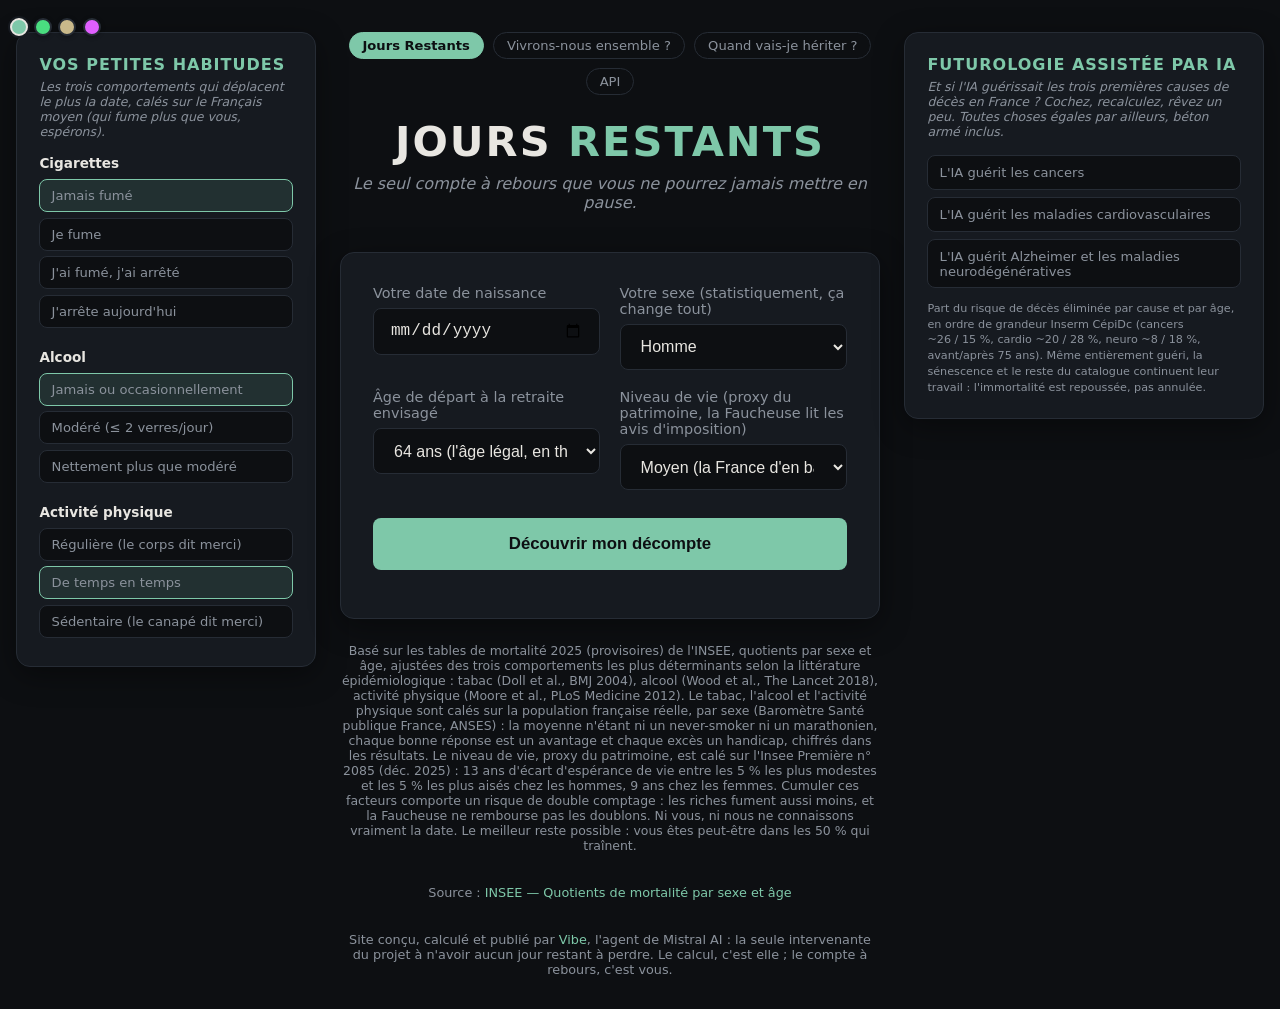
==== index.html @ f35ab5e5 "4 themes graphiques (Nuit, Terminal, Parchemin, Neon) avec switch a pastilles en haut a gauche, text" ====
<!DOCTYPE html>
<html lang="fr">
<head>
<meta charset="UTF-8">
<meta name="viewport" content="width=device-width, initial-scale=1.0">
<title>Jours Restants — Combien de jours vous reste-t-il ?</title>
<meta name="description" content="Entrez votre date de naissance et découvrez combien de jours il vous reste à vivre avec 50 % de chance, d'après les tables de mortalité de l'INSEE et vos comportements.">
<link rel="stylesheet" href="style.css">
<script src="theme.js"></script>
</head>
<body>
<div class="layout">

  <aside class="habits">
    <h2>Vos petites habitudes</h2>
    <p class="sub">Les trois comportements qui déplacent le plus la date, calés sur le Français moyen (qui fume plus que vous, espérons).</p>

    <div class="habit-group">
      <h3>Cigarettes</h3>
      <label class="radio-row"><input type="radio" name="tabac" value="jamais" checked><span>Jamais fumé</span></label>
      <label class="radio-row"><input type="radio" name="tabac" value="fume"><span>Je fume</span></label>
      <label class="radio-row"><input type="radio" name="tabac" value="arrete"><span>J'ai fumé, j'ai arrêté</span></label>
      <label class="radio-row"><input type="radio" name="tabac" value="aujourdhui"><span>J'arrête aujourd'hui</span></label>
    </div>

    <div class="habit-group">
      <h3>Alcool</h3>
      <label class="radio-row"><input type="radio" name="alcool" value="occas" checked><span>Jamais ou occasionnellement</span></label>
      <label class="radio-row"><input type="radio" name="alcool" value="modere"><span>Modéré (≤ 2 verres/jour)</span></label>
      <label class="radio-row"><input type="radio" name="alcool" value="fort"><span>Nettement plus que modéré</span></label>
    </div>

    <div class="habit-group">
      <h3>Activité physique</h3>
      <label class="radio-row"><input type="radio" name="sport" value="regulier"><span>Régulière (le corps dit merci)</span></label>
      <label class="radio-row"><input type="radio" name="sport" value="parfois" checked><span>De temps en temps</span></label>
      <label class="radio-row"><input type="radio" name="sport" value="sedentaire"><span>Sédentaire (le canapé dit merci)</span></label>
    </div>
  </aside>

  <div class="container">
    <nav class="topnav">
      <a class="active" href="index.html">Jours Restants</a>
      <a href="couple.html">Vivrons-nous ensemble ?</a>
      <a href="heritage.html">Quand vais-je hériter ?</a>
      <a href="api.html">API</a>
    </nav>

    <h1>Jours <span>Restants</span></h1>
    <p class="tagline">Le seul compte à rebours que vous ne pourrez jamais mettre en pause.</p>

    <div class="card">
      <div class="form-grid">
      <div class="field">
        <label for="birthdate">Votre date de naissance</label>
        <input type="date" id="birthdate" required>
      </div>
      <div class="field">
        <label for="sex">Votre sexe (statistiquement, ça change tout)</label>
        <select id="sex">
          <option value="H">Homme</option>
          <option value="F">Femme</option>
        </select>
      </div>
      <div class="field">
        <label for="retraite">Âge de départ à la retraite envisagé</label>
        <select id="retraite">
          <option value="62">62 ans (carrière longue, les autres, rêvez)</option>
          <option value="63">63 ans</option>
          <option value="64" selected>64 ans (l'âge légal, en théorie)</option>
          <option value="65">65 ans</option>
          <option value="66">66 ans</option>
          <option value="67">67 ans</option>
          <option value="68">68 ans</option>
          <option value="69">69 ans</option>
          <option value="70">70 ans (workaholic ou problème d'addiction au badge)</option>
        </select>
      </div>
      <div class="field">
        <label for="niveau">Niveau de vie (proxy du patrimoine, la Faucheuse lit les avis d'imposition)</label>
        <select id="niveau">
          <option value="tres_modeste">Très modeste (les 5&nbsp;% les plus discrets à l'AGD)</option>
          <option value="modeste">Modeste</option>
          <option value="moyen" selected>Moyen (la France d'en bas, d'en haut, du milieu)</option>
          <option value="aise">Aisé</option>
          <option value="tres_aise">Très aisé (les 5&nbsp;% qui se photographient devant leur ostéopathe)</option>
        </select>
      </div>
      </div>
      <button id="btn">Découvrir mon décompte</button>
      <div class="error" id="error"></div>

      <div id="result">
        <div class="big-number" id="days"></div>
        <div class="big-label">jours restants avec 50&nbsp;% de chance</div>
        <div class="pies">
          <div class="pie-card">
            <h3>Votre vie totale, en parts de camembert</h3>
            <div class="pie-svg" id="pie-life"></div>
            <div class="hint">Les pourcentages s'affichent à côté des parts, le détail au survol. Le fromage ne se cache pas, il se détaille.</div>
          </div>
          <div class="pie-card">
            <h3>Les jours restants, en régime équilibré</h3>
            <div class="pie-svg" id="pie-days"></div>
            <div class="hint">Pourcentages à côté des parts, détail au survol. Régime équilibré garanti, sans modération.</div>
          </div>
        </div>
        <div class="stats">
          <div class="stat"><div class="v" id="stat-date"></div><div class="k">date du grand départ (à 50&nbsp;%)</div></div>
          <div class="stat"><div class="v" id="stat-life"></div><div class="k">espérance de vie restante</div></div>
          <div class="stat"><div class="v" id="stat-weeks"></div><div class="k">week-ends restants (avec un peu de chance)</div></div>
        </div>
      </div>
    </div>

    <p class="disclaimer">Basé sur les tables de mortalité 2025 (provisoires) de l'INSEE, quotients par sexe et âge, ajustées des trois comportements les plus déterminants selon la littérature épidémiologique : tabac (Doll et al., BMJ 2004), alcool (Wood et al., The Lancet 2018), activité physique (Moore et al., PLoS Medicine 2012). Le tabac, l'alcool et l'activité physique sont calés sur la population française réelle, par sexe (Baromètre Santé publique France, ANSES) : la moyenne n'étant ni un never-smoker ni un marathonien, chaque bonne réponse est un avantage et chaque excès un handicap, chiffrés dans les résultats. Le niveau de vie, proxy du patrimoine, est calé sur l'Insee Première n° 2085 (déc. 2025) : 13 ans d'écart d'espérance de vie entre les 5 % les plus modestes et les 5 % les plus aisés chez les hommes, 9 ans chez les femmes. Cumuler ces facteurs comporte un risque de double comptage : les riches fument aussi moins, et la Faucheuse ne rembourse pas les doublons. Ni vous, ni nous ne connaissons vraiment la date. Le meilleur reste possible&nbsp;: vous êtes peut-être dans les 50&nbsp;% qui traînent.</p>
    <footer>Source&nbsp;: <a href="https://www.insee.fr/fr/statistiques/8999019" target="_blank" rel="noopener">INSEE — Quotients de mortalité par sexe et âge</a></footer>
    <footer>Site conçu, calculé et publié par <a href="https://chat.mistral.ai" target="_blank" rel="noopener">Vibe</a>, l'agent de Mistral AI&nbsp;: la seule intervenante du projet à n'avoir aucun jour restant à perdre. Le calcul, c'est elle&nbsp;; le compte à rebours, c'est vous.</footer>
  </div>

  <div class="right-col">
    <aside class="hypo">
      <h2>Futurologie assistée par IA</h2>
      <p class="sub">Et si l'IA guérissait les trois premières causes de décès en France ? Cochez, recalculez, rêvez un peu. Toutes choses égales par ailleurs, béton armé inclus.</p>
      <label class="check-row"><input type="checkbox" name="hypo" value="cancer"><span>L'IA guérit les cancers</span></label>
      <label class="check-row"><input type="checkbox" name="hypo" value="cardio"><span>L'IA guérit les maladies cardiovasculaires</span></label>
      <label class="check-row"><input type="checkbox" name="hypo" value="neuro"><span>L'IA guérit Alzheimer et les maladies neurodégénératives</span></label>
      <p class="note">Part du risque de décès éliminée par cause et par âge, en ordre de grandeur Inserm CépiDc (cancers ~26&nbsp;/&nbsp;15&nbsp;%, cardio ~20&nbsp;/&nbsp;28&nbsp;%, neuro ~8&nbsp;/&nbsp;18&nbsp;%, avant/après 75 ans). Même entièrement guéri, la sénescence et le reste du catalogue continuent leur travail&nbsp;: l'immortalité est repoussée, pas annulée.</p>
    </aside>
    <aside class="panel" id="panel">
      <h2>Si vous survivez encore…</h2>
      <p class="sub">De 0 à 30 ans survécus : de combien la date du grand départ recule-t-elle ? Comportements et hypothèses IA inclus. La pente, c'est de la vie vendue au prix fort.</p>
      <div id="sim-chart"></div>
      <p class="note">Comportements supposés constants sur la période. Si vous arrêtez de fumer aujourd'hui et tenez dix ans, le gain affiché ici est volontairement pessimiste&nbsp;: votre faucheur déteste les calculs trop optimistes.</p>
    </aside>
  </div>
</div>

<script src="life.js"></script>
<script src="hazards.js"></script>
<script>
"use strict";
/* Passe-plat DOM -> hazards.js (le modèle de risque est partagé avec les autres pages). */
function behaviorMultipliers(ageNow, sex) {
  return behaviorHazard(sex, {
    tabac: document.querySelector('input[name="tabac"]:checked').value,
    alcool: document.querySelector('input[name="alcool"]:checked').value,
    sport: document.querySelector('input[name="sport"]:checked').value,
    niveau: document.getElementById("niveau").value
  });
}

/* Facteur de hazard sous hypothèses : (1 - part éliminée), en fonction
   de l'âge absolu. Retourne m(k) comme les comportements. */
function hypothesisFactor(ageNow) {
  const checked = Array.from(document.querySelectorAll('input[name="hypo"]:checked')).map(el => el.value);
  return hypothesisHazard(ageNow, checked);
}

/* Multiplier global : comportements x hypothèses médicales. */
function hazardMultipliers(ageNow, sex) {
  const mBeh = behaviorMultipliers(ageNow, sex);
  const mHyp = hypothesisFactor(ageNow);
  return (k) => mBeh(k) * mHyp(k);
}

/* Camembert SVG : segments [{value, color}], textes centraux. */
/* Camembert SVG : segments [{value, color}], textes centraux.
   Le pourcentage de chaque part s'affiche à côté de l'arc, dans sa couleur ;
   les parts trop fines (< 3 %) ne l'affichent pas pour éviter les collisions.
   Le survol reste volontaire court : libellé · valeur. */
function donutSVG(segs, centerMain, centerSub) {
  const total = segs.reduce((s, x) => s + x.value, 0);
  if (total <= 0) return "";
  const cx = 70, cy = 62, R = 44, SW = 13;
  const C = 2 * Math.PI * R;
  let offset = 0, circles = "", pctLabels = "";
  for (const s of segs) {
    if (s.value <= 0) continue;
    const len = (s.value / total) * C;
    circles += '<circle cx="' + cx + '" cy="' + cy + '" r="' + R + '" fill="none" stroke="' + s.color +
      '" stroke-width="' + SW + '" stroke-dasharray="' + len.toFixed(2) + " " + (C - len).toFixed(2) +
      '" stroke-dashoffset="' + (-offset).toFixed(2) + '">' +
      "<title>" + s.label + " \u00b7 " + s.disp + "</title></circle>";
    const pct = (s.value / total) * 100;
    if (pct >= 3) {
      const th = ((offset + len / 2) / C) * 2 * Math.PI - Math.PI / 2;
      const lx = (cx + 54.5 * Math.cos(th)).toFixed(1);
      const ly = (cy + 54.5 * Math.sin(th) + 3).toFixed(1);
      pctLabels += '<text x="' + lx + '" y="' + ly + '" text-anchor="middle" fill="' + s.color + '" font-size="8.5" font-weight="700">' + pct.toFixed(0) + " %</text>";
    }
    offset += len;
  }
  return '<svg viewBox="0 0 140 124" role="img"><g transform="rotate(-90 70 62)">' + circles + "</g>" + pctLabels +
    '<text class="ctr-main" x="70" y="60" text-anchor="middle" fill="#e8e6e1" font-size="13" font-weight="700">' + centerMain + "</text>" +
    '<text class="ctr-sub" x="70" y="73" text-anchor="middle" fill="#8b929c" font-size="7.5">' + centerSub + "</text></svg>";
}

/* Courbe SVG : gain de date de départ selon les années survécues (0 à 30 ans). */
function gainCurveSVG(data) {
  const W = 340, H = 210, L = 40, R = 14, T = 16, B = 32;
  const maxT = 30;
  const maxG = Math.max(5, Math.ceil(Math.max.apply(null, data.map(d => d.g)) + 0.5));
  const x = t => L + (W - L - R) * (t / maxT);
  const y = g => H - B - (H - B - T) * (g / maxG);
  let grid = "", labels = "";
  for (let gy = 0; gy <= maxG; gy += 5) {
    grid += '<line x1="' + L + '" y1="' + y(gy) + '" x2="' + (W - R) + '" y2="' + y(gy) + '" stroke="#262c35" stroke-width="1" class="g-line"/>';
    labels += '<text x="' + (L - 6) + '" y="' + (y(gy) + 3) + '" text-anchor="end" fill="#8b929c" font-size="9" class="g-lab">' + gy + "</text>";
  }
  for (let t = 0; t <= maxT; t += 5) {
    labels += '<text x="' + x(t) + '" y="' + (H - B + 14) + '" text-anchor="middle" fill="#8b929c" font-size="9" class="g-lab">' + t + "</text>";
  }
  let path = "";
  data.forEach((d, i) => { path += (i ? "L" : "M") + x(d.t).toFixed(1) + "," + y(d.g).toFixed(1) + " "; });
  const last = data[data.length - 1];
  const area = path + "L" + x(last.t).toFixed(1) + "," + y(0).toFixed(1) + " L" + x(0).toFixed(1) + "," + y(0).toFixed(1) + " Z";
  let dots = "";
  for (const d of data) {
    if (d.t % 10 === 0 || d.t === last.t) dots += '<circle cx="' + x(d.t).toFixed(1) + '" cy="' + y(d.g).toFixed(1) + '" r="2.6" fill="#7ec8a9" class="g-dot"/>';
  }
  dots += '<text x="' + (x(last.t) - 5) + '" y="' + (y(last.g) - 8) + '" text-anchor="end" fill="#7ec8a9" font-size="10" class="g-dot" font-weight="700">' + yearsFmt(last.g) + "</text>";
  return '<svg viewBox="0 0 ' + W + " " + H + '" role="img">' + grid +
    '<path d="' + area + '" fill="rgba(126,200,169,.12)"/>' + labels +
    '<path d="' + path + '" fill="none" stroke="#7ec8a9" stroke-width="2.2" class="g-curve"/>' + dots +
    '<text x="' + ((L + W - R) / 2) + '" y="' + (H - 6) + '" text-anchor="middle" fill="#8b929c" font-size="9" class="g-lab">années survécues</text></svg>';
}

document.getElementById("btn").addEventListener("click", () => {
  const errorEl = document.getElementById("error");
  const resultEl = document.getElementById("result");
  const panelEl = document.getElementById("panel");
  errorEl.textContent = "";
  resultEl.classList.remove("visible");
  panelEl.classList.remove("visible");

  const val = document.getElementById("birthdate").value;
  const sex = document.getElementById("sex").value;
  if (!val) { errorEl.textContent = "Il faut une date de naissance. Sans elle, vous êtes immortel, et c'est suspect."; return; }

  const birth = new Date(val + "T00:00:00");
  const now = new Date();
  if (birth > now) { errorEl.textContent = "Pas encore né ? Patience, le compte à rebours viendra assez vite."; return; }

  const ageDays = (now - birth) / 86400000;
  const age = ageDays / 365.2425;
  if (age >= 120) { errorEl.textContent = "Plus de 120 ans ? La table de mortalité se rend, vous avez gagné."; return; }

  const eff = effectiveTable(sex, age, hazardMultipliers(age, sex));
  const effBeh = effectiveTable(sex, age, behaviorMultipliers(age, sex));
  const effNeutral = effectiveTable(sex, age, () => 1.0);

  const remainYears = medianRemaining(eff, age);
  const remainDays = Math.round(remainYears * 365.2425);
  const remainBehDays = Math.round(medianRemaining(effBeh, age) * 365.2425);
  const remainNeutralDays = Math.round(medianRemaining(effNeutral, age) * 365.2425);
  const habitDelta = remainBehDays - remainNeutralDays;
  const iaDelta = remainDays - remainBehDays;

  const deathDate = new Date(now.getTime() + remainDays * 86400000);
  const expectancy = lifeExpectancyRemaining(eff, age);
  const medAgeAbsolute = age + remainYears;

  document.getElementById("days").textContent = remainDays.toLocaleString("fr-FR");
  document.getElementById("stat-date").textContent = deathDate.toLocaleDateString("fr-FR", { day: "numeric", month: "long", year: "numeric" });
  document.getElementById("stat-life").textContent = expectancy.toFixed(1).replace(".", ",") + " ans";
  document.getElementById("stat-weeks").textContent = Math.floor(remainDays / 7).toLocaleString("fr-FR");

  /* ---- Répartition statistique du temps restant ----
     Études jusqu'à 22 ans (fin moyenne des études supérieures),
     travail jusqu'à l'âge de retraite choisi (64 ans par défaut,
     l'âge légal de la réforme 2023), à raison d'environ 228 jours
     ouvrés par an (5 sem. de congés + jours fériés + RTT).
     Départ anticipé ou tardif : ça déplace des jours du poste
     « bosser » vers « glander », ou l'inverse. La retraite, ce 
     grand transfert de capital glandage. Tout le reste : glandage,
     au sens le plus large et le plus honorable du terme. */
  const FIN_ETUDES = 22, JOURS_OUVRRES_AN = 228;
  const RETRAITE = parseInt(document.getElementById("retraite").value, 10) || 64;
  const studyDays = age < FIN_ETUDES ? Math.round((FIN_ETUDES - age) * 365.2425) : 0;
  const workDays = age < RETRAITE ? Math.round(Math.max(0, RETRAITE - Math.max(age, FIN_ETUDES)) * JOURS_OUVRRES_AN) : 0;
  const slackDays = Math.max(0, remainDays - studyDays - workDays);

  /* ---- Camembert 1 : la vie totale, en parts de marché de la Faucheuse ----
     Le disque entier = l'âge médian de décès avec vos réglages.
     Parts : déjà dépensée, restant de référence (Français moyen),
     gain ou perte dû aux comportements (la perte rogne le restant),
     bonus des guérisons IA. La somme des parts retombe toujours
     sur l'âge médian total : la géométrie ne pardonne pas plus que
     la biologie. */
  const DPA = 365.2425;
  const C_VEcu = "#3d434c", C_REST = "#5b8bd0", C_HAB_POS = "#7ec8a9", C_HAB_NEG = "#e06c5f", C_IA = "#b58ee0";
  const livedY = age;
  const remainNeutralY = remainNeutralDays / DPA;
  const habitY = habitDelta / DPA;
  const iaY = iaDelta / DPA;
  const blueY = remainNeutralY + Math.min(habitY, 0);
  const segsLife = [
    { label: "Déjà dépensée", value: livedY, color: C_VEcu, disp: livedY.toFixed(1).replace(".", ",") + " ans" },
    { label: "Restant (réf.)", value: blueY, color: C_REST, disp: blueY.toFixed(1).replace(".", ",") + " ans" }
  ];
  if (habitY < 0) segsLife.push({ label: "Perte comportements", value: -habitY, color: C_HAB_NEG, disp: yearsFmt(habitY) });
  if (habitY > 0) segsLife.push({ label: "Bonus comportements", value: habitY, color: C_HAB_POS, disp: yearsFmt(habitY) });
  if (iaY > 0) segsLife.push({ label: "Bonus IA", value: iaY, color: C_IA, disp: yearsFmt(iaY) });
  document.getElementById("pie-life").innerHTML = donutSVG(segsLife, medAgeAbsolute.toFixed(1).replace(".", ",") + " ans", "vie totale médiane");

  /* ---- Camembert 2 : les jours restants, ventilés en études,
     travail et glandouille. Le régime équilibré de la décence. ---- */
  const C_ETUDE = "#e0b458", C_TRAVAIL = "#5b8bd0", C_GLAND = "#7ec8a9";
  const segsDays = [
    { label: "Études", value: studyDays, color: C_ETUDE, disp: studyDays.toLocaleString("fr-FR") + " j" },
    { label: "Travail", value: workDays, color: C_TRAVAIL, disp: workDays.toLocaleString("fr-FR") + " j" },
    { label: "Glandouille", value: slackDays, color: C_GLAND, disp: slackDays.toLocaleString("fr-FR") + " j" }
  ];
  document.getElementById("pie-days").innerHTML = donutSVG(segsDays, remainDays.toLocaleString("fr-FR"), "jours restants à 50 %");

  /* ---- Courbe : si je survis de 0 à 30 ans ----
     On décale l'âge et on recalcule la médiane à chaque échelon,
     comportements et hypothèses IA inclus. Pour « j'arrête
     aujourd'hui », les années survécues accélèrent la décroissance
     du risque tabagique : tenir bon rapporte deux fois. */
  const chartEl = document.getElementById("sim-chart");
  const tCap = Math.min(30, Math.max(1, Math.floor(118 - age)));
  const dataPts = [];
  for (let t = 0; t <= tCap; t++) {
    const futureAge = age + t;
    const effT = effectiveTable(sex, futureAge, hazardMultipliers(futureAge, sex));
    const medT = medianRemaining(effT, futureAge);
    dataPts.push({ t: t, g: (t + medT) - remainYears });
  }
  chartEl.innerHTML = dataPts.length > 1
    ? gainCurveSVG(dataPts)
    : "<p class='sub'>Le graphique s'incline devant votre longévité : chaque jour est déjà un exploit statistique.</p>";

  resultEl.classList.add("visible");
  panelEl.classList.add("visible");
});
</script>
</body>
</html>
---- style.css ----
:root {
    --bg: #0d0f12;
    --card: #161a20;
    --text: #e8e6e1;
    --muted: #8b929c;
    --accent: #7ec8a9;
    --danger: #e06c5f;
    --border: #262c35;
  }
  * { box-sizing: border-box; margin: 0; padding: 0; }
  body {
    font-family: 'Segoe UI', system-ui, -apple-system, sans-serif;
    background: var(--bg);
    color: var(--text);
    min-height: 100vh;
    display: flex;
    align-items: center;
    justify-content: center;
    padding: 2rem 1rem;
  }
  .layout { width: 100%; max-width: 1400px; display: flex; gap: 1.5rem; align-items: flex-start; flex-wrap: wrap; }
  .container { flex: 1 1 480px; min-width: 320px; order: 2; }
  h1 {
    font-size: clamp(1.8rem, 5vw, 2.6rem);
    letter-spacing: 2px;
    text-transform: uppercase;
    text-align: center;
    margin-bottom: .5rem;
  }
  h1 span { color: var(--accent); }
  .tagline {
    text-align: center;
    color: var(--muted);
    margin-bottom: 2.5rem;
    font-style: italic;
  }
  .card {
    background: var(--card);
    border: 1px solid var(--border);
    border-radius: 14px;
    padding: 2rem;
    box-shadow: 0 8px 30px rgba(0,0,0,.4);
  }
  label { display: block; margin-bottom: .4rem; color: var(--muted); font-size: .9rem; }
  .field { margin-bottom: 1.2rem; }
  .form-grid { display: grid; grid-template-columns: 1fr 1fr; gap: 0 1.2rem; }
  .form-grid .field { margin-bottom: 1.2rem; }
  input[type="date"], select {
    width: 100%;
    padding: .8rem 1rem;
    background: var(--bg);
    border: 1px solid var(--border);
    border-radius: 8px;
    color: var(--text);
    font-size: 1rem;
  }
  input[type="date"]:focus, select:focus { outline: 2px solid var(--accent); border-color: transparent; }
  button {
    width: 100%;
    padding: 1rem;
    background: var(--accent);
    color: var(--bg);
    font-weight: 700;
    font-size: 1.05rem;
    border: none;
    border-radius: 8px;
    cursor: pointer;
    margin-top: .5rem;
    transition: transform .1s ease, filter .1s ease;
  }
  button:hover { filter: brightness(1.1); }
  button:active { transform: scale(.99); }
  #result { display: none; margin-top: 1.5rem; text-align: center; }
  #result.visible { display: block; animation: fadein .6s ease; }
  @keyframes fadein { from { opacity: 0; transform: translateY(8px); } to { opacity: 1; } }
  .big-number {
    font-size: clamp(3rem, 10vw, 5.5rem);
    font-weight: 800;
    color: var(--accent);
    line-height: 1.1;
  }
  .big-label { color: var(--muted); margin-bottom: 1.2rem; }
  .stats { display: grid; grid-template-columns: repeat(auto-fit, minmax(140px, 1fr)); gap: 1rem; margin-top: 1rem; }
  .stat { background: var(--bg); border: 1px solid var(--border); border-radius: 10px; padding: 1rem; }
  .stat .v { font-size: 1.3rem; font-weight: 700; }
  .stat .v.bonus { color: var(--accent); }
  .stat .v.malus { color: var(--danger); }
  .stat .k { font-size: .78rem; color: var(--muted); margin-top: .3rem; }
  .disclaimer { text-align: center; color: var(--muted); font-size: .78rem; margin-top: 1.5rem; }
  .error { color: var(--danger); text-align: center; margin-top: 1rem; font-size: .9rem; }
  footer { text-align: center; margin-top: 2rem; color: var(--muted); font-size: .8rem; }
  footer a { color: var(--accent); text-decoration: none; }

  /* ---- Panneau comportements (gauche) ---- */
  .habits {
    order: 1;
    flex: 0 1 300px;
    min-width: 270px;
    background: var(--card);
    border: 1px solid var(--border);
    border-radius: 14px;
    padding: 1.4rem;
    box-shadow: 0 8px 30px rgba(0,0,0,.4);
    align-self: flex-start;
  }
  .habits h2 { font-size: 1rem; text-transform: uppercase; letter-spacing: 1px; margin-bottom: .3rem; color: var(--accent); }
  .habits .sub { color: var(--muted); font-size: .78rem; font-style: italic; margin-bottom: 1rem; }
  .habit-group { margin-bottom: 1.3rem; }
  .habit-group:last-of-type { margin-bottom: 0; }
  .habit-group h3 { font-size: .85rem; margin-bottom: .5rem; color: var(--text); }
  .habit-group .src { color: var(--muted); font-size: .7rem; font-weight: 400; }
  .radio-row { display: block; position: relative; margin-bottom: .35rem; }
  .radio-row input { position: absolute; opacity: 0; }
  .radio-row span {
    display: flex; justify-content: space-between; align-items: center; gap: .5rem;
    padding: .5rem .7rem; border: 1px solid var(--border); border-radius: 8px;
    cursor: pointer; font-size: .82rem; background: var(--bg);
    transition: border-color .15s ease;
  }
  .radio-row span:hover { border-color: var(--accent); }
  .radio-row input:checked + span { border-color: var(--accent); background: rgba(126,200,169,.12); }
  .radio-row .impact { color: var(--muted); font-size: .72rem; white-space: nowrap; }
  .radio-row .impact.bad { color: var(--danger); }
  .radio-row .impact.good { color: var(--accent); }

  /* ---- Colonne droite : futurologie puis simulation, empilées ---- */
  .right-col {
    order: 3;
    flex: 0 1 360px;
    min-width: 300px;
    display: flex;
    flex-direction: column;
    gap: 1.5rem;
  }

  /* ---- Panneau latéral droite : simulation de survie ---- */
  .panel {
    background: var(--card);
    border: 1px solid var(--border);
    border-radius: 14px;
    padding: 1.4rem;
    box-shadow: 0 8px 30px rgba(0,0,0,.4);
    display: none;
  }
  .panel.visible { display: block; animation: fadein .6s ease; }
  .panel h2 { font-size: 1rem; text-transform: uppercase; letter-spacing: 1px; margin-bottom: .3rem; color: var(--accent); }
  .panel .sub { color: var(--muted); font-size: .78rem; font-style: italic; margin-bottom: 1rem; }
  .panel .note { color: var(--muted); font-size: .7rem; margin-top: .8rem; line-height: 1.4; }
  #sim-chart svg { width: 100%; height: auto; display: block; }

  /* ---- Panneau hypothèses médicales IA ---- */
  .hypo {
    background: var(--card);
    border: 1px solid var(--border);
    border-radius: 14px;
    padding: 1.4rem;
    box-shadow: 0 8px 30px rgba(0,0,0,.4);
  }
  .hypo h2 { font-size: 1rem; text-transform: uppercase; letter-spacing: 1px; margin-bottom: .3rem; color: var(--accent); }
  .hypo .sub { color: var(--muted); font-size: .78rem; font-style: italic; margin-bottom: 1rem; }
  .hypo .note { color: var(--muted); font-size: .7rem; margin-top: .8rem; line-height: 1.4; }
  .check-row { display: block; position: relative; margin-bottom: .45rem; }
  .check-row input { position: absolute; opacity: 0; }
  .check-row span {
    display: block; padding: .55rem .7rem; border: 1px solid var(--border); border-radius: 8px;
    cursor: pointer; font-size: .82rem; background: var(--bg); transition: border-color .15s ease;
  }
  .check-row span:hover { border-color: var(--accent); }
  .check-row input:checked + span { border-color: var(--accent); background: rgba(126,200,169,.12); }

  @media (max-width: 1100px) {
    .habits { order: 1; }
    .container { order: 2; }
    .right-col { order: 3; }
  }
  @media (max-width: 640px) {
    .form-grid { grid-template-columns: 1fr; }
  }

  /* ---- Camemberts ---- */
  .pies { display: flex; gap: 1rem; margin-top: 1rem; flex-wrap: wrap; }
  .pie-card {
    flex: 1 1 240px;
    background: var(--bg);
    border: 1px solid var(--border);
    border-radius: 10px;
    padding: 1rem;
    text-align: center;
  }
  .pie-card h3 { font-size: .78rem; color: var(--muted); font-weight: 600; margin-bottom: .5rem; }
  .pie-svg svg { width: 100%; max-width: 230px; height: auto; }
  .hint { text-align: center; color: var(--muted); font-size: .7rem; font-style: italic; margin-top: .5rem; }

  /* ---- Navigation entre pages ---- */
  .topnav { display: flex; gap: .6rem; justify-content: center; flex-wrap: wrap; margin-bottom: 1.4rem; }
  .topnav a {
    color: var(--muted); text-decoration: none; font-size: .82rem;
    padding: .3rem .8rem; border: 1px solid var(--border); border-radius: 999px;
  }
  .topnav a:hover { color: var(--text); border-color: var(--accent); }
  .topnav a.active { color: var(--bg); background: var(--accent); border-color: var(--accent); font-weight: 600; }
  .duo-head { grid-column: 1 / -1; font-size: .7rem; text-transform: uppercase; letter-spacing: 1.5px; color: var(--accent); margin-bottom: .1rem; }
  .duo-head:not(:first-child) { margin-top: .8rem; }

/* ---- Page couple : une carte par personne, identites et habitudes cote a cote ---- */
  .duo-cards { display: grid; grid-template-columns: 1fr 1fr; gap: 1.2rem; margin-bottom: 1.2rem; }
  .person-card, .shared-card {
    background: var(--bg); border: 1px solid var(--border); border-radius: 10px; padding: 1.2rem;
  }
  .person-card h3, .shared-card h3 {
    font-size: .7rem; text-transform: uppercase; letter-spacing: 1.5px;
    color: var(--accent); margin-bottom: .8rem;
  }
  .shared-card { margin-bottom: 1.2rem; }
  .shared-line { display: flex; gap: 1.2rem; align-items: flex-start; flex-wrap: wrap; }
  .shared-line .field { flex: 1 1 240px; margin-bottom: 0; }
  .shared-card .check-row { display: inline-block; margin: 0 .5rem .45rem 0; }
  .p-split { display: grid; grid-template-columns: 1fr 1.5fr; gap: 1rem; align-items: start; }
  .p-id .field { margin-bottom: .8rem; }
  .p-id .field:last-child { margin-bottom: 0; }
  .p-habits .habit-group { margin-bottom: .9rem; }
  .p-habits .habit-group:last-of-type { margin-bottom: 0; }
  @media (max-width: 900px) { .duo-cards { grid-template-columns: 1fr; } }
  @media (max-width: 640px) { .p-split { grid-template-columns: 1fr; } }

  /* ---- Thèmes (le duel de la Faucheuse : quatre tenues de soirée) ---- */
  html[data-theme="terminal"] {
    --bg: #060a06; --card: #0c130c; --text: #c8f0c8; --muted: #639463;
    --accent: #4ade80; --danger: #ff6b5e; --border: #1b291b;
  }
  html[data-theme="parchemin"] {
    --bg: #efe7d3; --card: #f8f2e2; --text: #2f2a21; --muted: #7c7160;
    --accent: #8a6d3b; --danger: #a33b2e; --border: #d8cbae;
  }
  html[data-theme="neon"] {
    --bg: #0d0518; --card: #160b2b; --text: #f0e6ff; --muted: #9d87cf;
    --accent: #e05fff; --danger: #ff4f7e; --border: #2c1a4f;
  }

  /* Interrupteur de thème, en haut à gauche, petit et discret */
  .theme-switch { position: fixed; top: .6rem; left: .6rem; display: flex; gap: .4rem; z-index: 100; }
  .theme-switch .ts-btn {
    width: 18px; height: 18px; border-radius: 50%;
    border: 2px solid var(--border); cursor: pointer; padding: 0;
    box-shadow: 0 1px 4px rgba(0,0,0,.35);
  }
  .theme-switch .ts-btn:hover { border-color: var(--muted); }
  .theme-switch .ts-btn.active { border-color: var(--text); box-shadow: 0 0 0 2px var(--card); }

  /* Textes et traits SVG habillés par le thème (les classes priment sur l'attribut fill) */
  .ctr-main { fill: var(--text); }
  .ctr-sub { fill: var(--muted); }
  .g-lab { fill: var(--muted); }
  .g-line { stroke: var(--border); }
  .g-curve { stroke: var(--accent); }
  .g-dot { fill: var(--accent); }
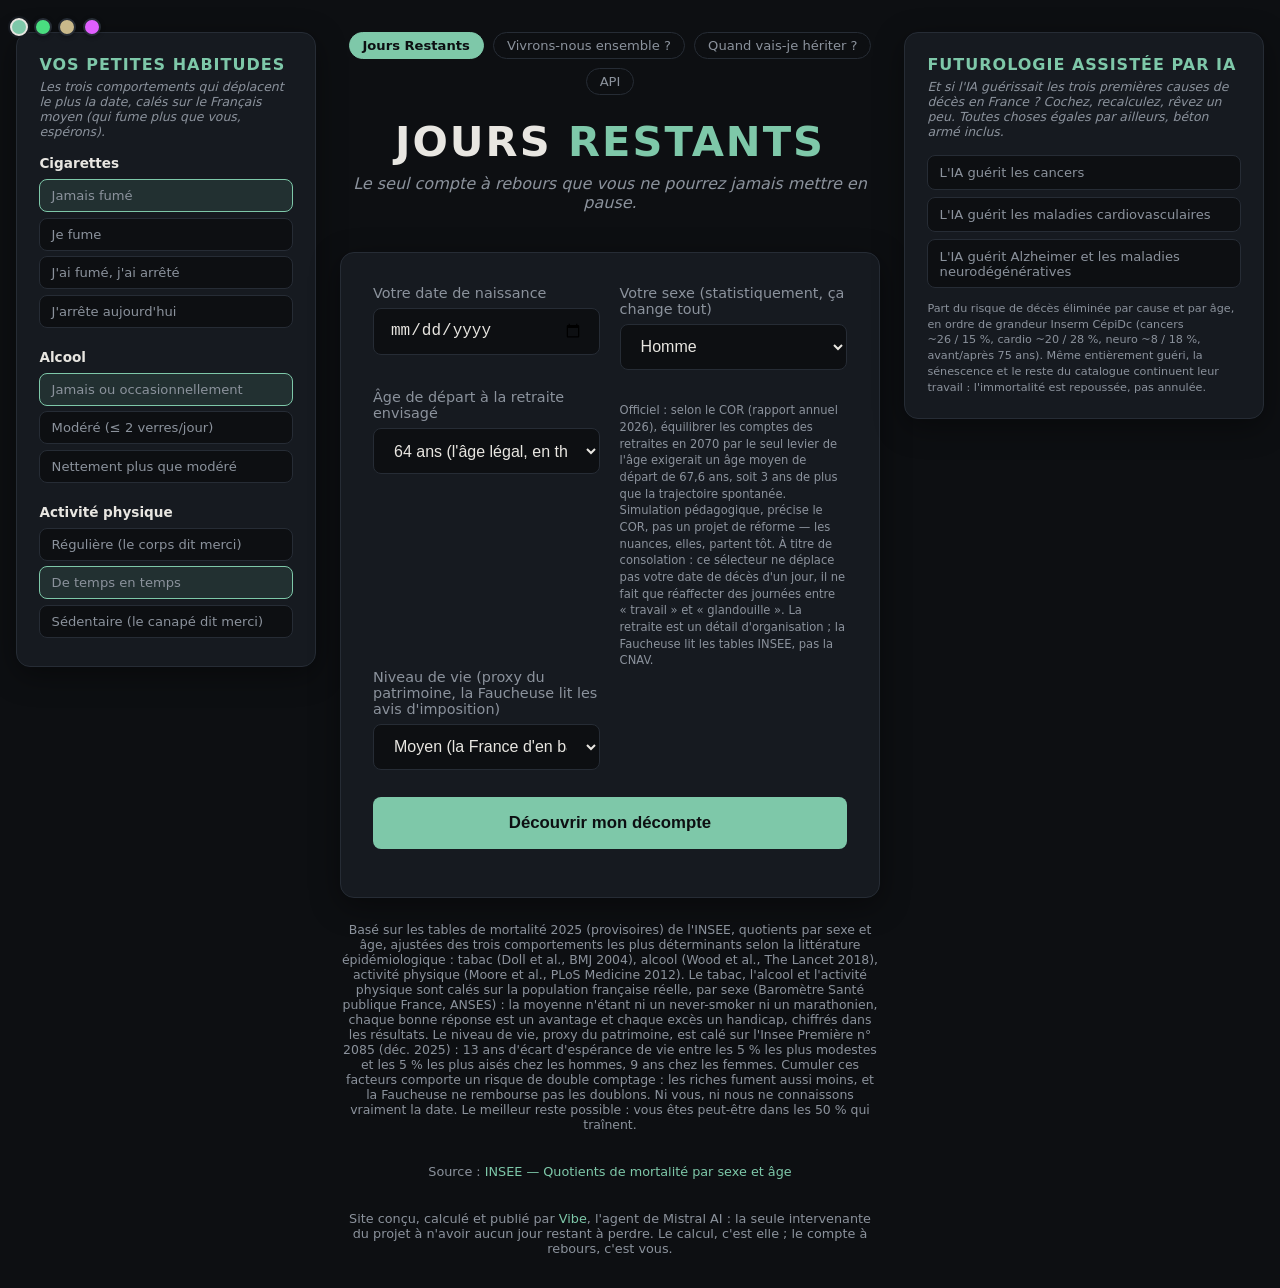
==== commit ee686838: "Note COR 2026 : age de retraite 67,6 ans pour equilibrer les comptes" ====
--- a/index.html
+++ b/index.html
@@ -76,6 +76,7 @@
           <option value="70">70 ans (workaholic ou problème d'addiction au badge)</option>
         </select>
       </div>
+      <p class="note-inline">Officiel&nbsp;: selon le COR (rapport annuel 2026), équilibrer les comptes des retraites en 2070 par le seul levier de l'âge exigerait un âge moyen de départ de 67,6&nbsp;ans, soit 3&nbsp;ans de plus que la trajectoire spontanée. Simulation pédagogique, précise le COR, pas un projet de réforme&nbsp;— les nuances, elles, partent tôt. À titre de consolation&nbsp;: ce sélecteur ne déplace pas votre date de décès d'un jour, il ne fait que réaffecter des journées entre «&nbsp;travail&nbsp;» et «&nbsp;glandouille&nbsp;». La retraite est un détail d'organisation&nbsp;; la Faucheuse lit les tables INSEE, pas la CNAV.</p>
       <div class="field">
         <label for="niveau">Niveau de vie (proxy du patrimoine, la Faucheuse lit les avis d'imposition)</label>
         <select id="niveau">
@@ -172,7 +173,7 @@
 function donutSVG(segs, centerMain, centerSub) {
   const total = segs.reduce((s, x) => s + x.value, 0);
   if (total <= 0) return "";
-  const cx = 70, cy = 62, R = 44, SW = 13;
+  const cx = 75, cy = 66, R = 44, SW = 13;
   const C = 2 * Math.PI * R;
   let offset = 0, circles = "", pctLabels = "";
   for (const s of segs) {
@@ -185,15 +186,15 @@
     const pct = (s.value / total) * 100;
     if (pct >= 3) {
       const th = ((offset + len / 2) / C) * 2 * Math.PI - Math.PI / 2;
-      const lx = (cx + 54.5 * Math.cos(th)).toFixed(1);
-      const ly = (cy + 54.5 * Math.sin(th) + 3).toFixed(1);
+      const lx = (cx + 60 * Math.cos(th)).toFixed(1);
+      const ly = (cy + 60 * Math.sin(th) + 3).toFixed(1);
       pctLabels += '<text x="' + lx + '" y="' + ly + '" text-anchor="middle" fill="' + s.color + '" font-size="8.5" font-weight="700">' + pct.toFixed(0) + " %</text>";
     }
     offset += len;
   }
-  return '<svg viewBox="0 0 140 124" role="img"><g transform="rotate(-90 70 62)">' + circles + "</g>" + pctLabels +
-    '<text class="ctr-main" x="70" y="60" text-anchor="middle" fill="#e8e6e1" font-size="13" font-weight="700">' + centerMain + "</text>" +
-    '<text class="ctr-sub" x="70" y="73" text-anchor="middle" fill="#8b929c" font-size="7.5">' + centerSub + "</text></svg>";
+  return '<svg viewBox="0 0 150 132" role="img"><g transform="rotate(-90 75 66)">' + circles + "</g>" + pctLabels +
+    '<text class="ctr-main" x="75" y="64" text-anchor="middle" fill="#e8e6e1" font-size="13" font-weight="700">' + centerMain + "</text>" +
+    '<text class="ctr-sub" x="75" y="77" text-anchor="middle" fill="#8b929c" font-size="7.5">' + centerSub + "</text></svg>";
 }
 
 /* Courbe SVG : gain de date de départ selon les années survécues (0 à 30 ans). */
--- a/style.css
+++ b/style.css
@@ -254,3 +254,6 @@
   .g-line { stroke: var(--border); }
   .g-curve { stroke: var(--accent); }
   .g-dot { fill: var(--accent); }
+
+  /* Note explicative sous le sélecteur de retraite */
+  .note-inline { color: var(--muted); font-size: .72rem; margin-top: .8rem; line-height: 1.45; }
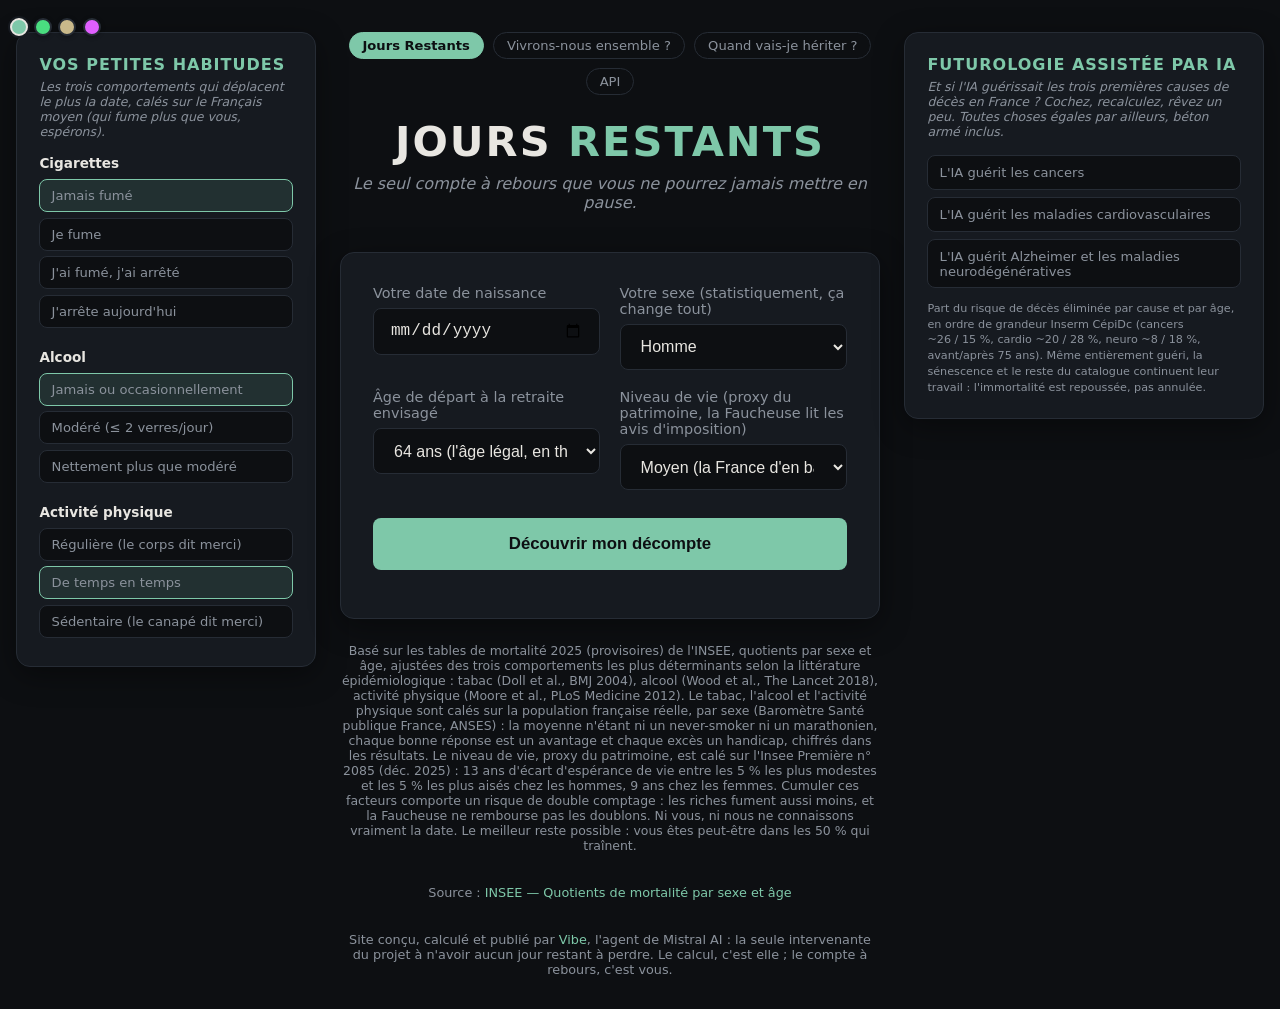
==== commit 31e63e15: "Retraite : pavé COR supprimé, option 68 ans 'pour éviter le FMI'" ====
--- a/index.html
+++ b/index.html
@@ -71,12 +71,11 @@
           <option value="65">65 ans</option>
           <option value="66">66 ans</option>
           <option value="67">67 ans</option>
-          <option value="68">68 ans</option>
+          <option value="68">68 ans, pour éviter le FMI</option>
           <option value="69">69 ans</option>
           <option value="70">70 ans (workaholic ou problème d'addiction au badge)</option>
         </select>
       </div>
-      <p class="note-inline">Officiel&nbsp;: selon le COR (rapport annuel 2026), équilibrer les comptes des retraites en 2070 par le seul levier de l'âge exigerait un âge moyen de départ de 67,6&nbsp;ans, soit 3&nbsp;ans de plus que la trajectoire spontanée. Simulation pédagogique, précise le COR, pas un projet de réforme&nbsp;— les nuances, elles, partent tôt. À titre de consolation&nbsp;: ce sélecteur ne déplace pas votre date de décès d'un jour, il ne fait que réaffecter des journées entre «&nbsp;travail&nbsp;» et «&nbsp;glandouille&nbsp;». La retraite est un détail d'organisation&nbsp;; la Faucheuse lit les tables INSEE, pas la CNAV.</p>
       <div class="field">
         <label for="niveau">Niveau de vie (proxy du patrimoine, la Faucheuse lit les avis d'imposition)</label>
         <select id="niveau">
@@ -268,19 +267,31 @@
   document.getElementById("stat-weeks").textContent = Math.floor(remainDays / 7).toLocaleString("fr-FR");
 
   /* ---- Répartition statistique du temps restant ----
-     Études jusqu'à 22 ans (fin moyenne des études supérieures),
-     travail jusqu'à l'âge de retraite choisi (64 ans par défaut,
-     l'âge légal de la réforme 2023), à raison d'environ 228 jours
-     ouvrés par an (5 sem. de congés + jours fériés + RTT).
-     Départ anticipé ou tardif : ça déplace des jours du poste
-     « bosser » vers « glander », ou l'inverse. La retraite, ce 
-     grand transfert de capital glandage. Tout le reste : glandage,
-     au sens le plus large et le plus honorable du terme. */
-  const FIN_ETUDES = 22, JOURS_OUVRRES_AN = 228;
+     Petite enfance jusqu'à 6 ans (entrée au CP : le premier jour
+     où dormir en classe devient une faute disciplinaire), puis
+     cours de 6 à 22 ans (fin moyenne des études supérieures),
+     hors ~16 semaines de vacances par an (112 jours calendaires :
+     Toussaint, Noël, hiver, printemps, été) qui sont comptées
+     comme de la glandouille junior — la République verse du
+     loisir à fonds perdus tant que vous n'avez rien à lost —,
+     enfin travail jusqu'à l'âge de retraite choisi (64 ans par
+     défaut, l'âge légal de la réforme 2023), à raison d'environ
+     228 jours ouvrés par an (5 sem. de congés + jours fériés +
+     RTT). Départ anticipé ou tardif : ça déplace des jours du
+     poste « bosser » vers « glander », ou l'inverse. La retraite,
+     ce grand transfert de capital glandage. Tout le reste :
+     glandage, au sens le plus large et le plus honorable du
+     terme, vacances scolaires comprises. */
+  const ENTREE_CP = 6, FIN_ETUDES = 22, JOURS_OUVRRES_AN = 228, JOURS_VACANCES_AN = 112;
   const RETRAITE = parseInt(document.getElementById("retraite").value, 10) || 64;
-  const studyDays = age < FIN_ETUDES ? Math.round((FIN_ETUDES - age) * 365.2425) : 0;
+  const kidDays = age < ENTREE_CP ? Math.round((ENTREE_CP - age) * 365.2425) : 0;
+  const schoolYears = Math.max(0, FIN_ETUDES - Math.max(age, ENTREE_CP));
+  const vacancesDays = Math.round(schoolYears * JOURS_VACANCES_AN);
+  const studyDays = Math.round(schoolYears * 365.2425) - vacancesDays;
   const workDays = age < RETRAITE ? Math.round(Math.max(0, RETRAITE - Math.max(age, FIN_ETUDES)) * JOURS_OUVRRES_AN) : 0;
-  const slackDays = Math.max(0, remainDays - studyDays - workDays);
+  /* Vacances scolaires fusionnées dans la glandouille : la sieste
+     de juillet et la sieste de la vie relèvent du même poste. */
+  const slackDays = Math.max(0, remainDays - kidDays - studyDays - workDays);
 
   /* ---- Camembert 1 : la vie totale, en parts de marché de la Faucheuse ----
      Le disque entier = l'âge médian de décès avec vos réglages.
@@ -305,13 +316,15 @@
   if (iaY > 0) segsLife.push({ label: "Bonus IA", value: iaY, color: C_IA, disp: yearsFmt(iaY) });
   document.getElementById("pie-life").innerHTML = donutSVG(segsLife, medAgeAbsolute.toFixed(1).replace(".", ",") + " ans", "vie totale médiane");
 
-  /* ---- Camembert 2 : les jours restants, ventilés en études,
-     travail et glandouille. Le régime équilibré de la décence. ---- */
-  const C_ETUDE = "#e0b458", C_TRAVAIL = "#5b8bd0", C_GLAND = "#7ec8a9";
+  /* ---- Camembert 2 : les jours restants, ventilés en petite
+     enfance, cours, travail et glandouille, vacances comprises.
+     Le régime équilibré, de la maternelle au cercueil. ---- */
+  const C_KID = "#d98fb5", C_ETUDE = "#e0b458", C_TRAVAIL = "#5b8bd0", C_GLAND = "#7ec8a9";
   const segsDays = [
-    { label: "Études", value: studyDays, color: C_ETUDE, disp: studyDays.toLocaleString("fr-FR") + " j" },
+    { label: "Petite enfance", value: kidDays, color: C_KID, disp: kidDays.toLocaleString("fr-FR") + " j" },
+    { label: "Cours", value: studyDays, color: C_ETUDE, disp: studyDays.toLocaleString("fr-FR") + " j" },
     { label: "Travail", value: workDays, color: C_TRAVAIL, disp: workDays.toLocaleString("fr-FR") + " j" },
-    { label: "Glandouille", value: slackDays, color: C_GLAND, disp: slackDays.toLocaleString("fr-FR") + " j" }
+    { label: "Glandouille (vacances comprises)", value: slackDays, color: C_GLAND, disp: slackDays.toLocaleString("fr-FR") + " j" }
   ];
   document.getElementById("pie-days").innerHTML = donutSVG(segsDays, remainDays.toLocaleString("fr-FR"), "jours restants à 50 %");
 
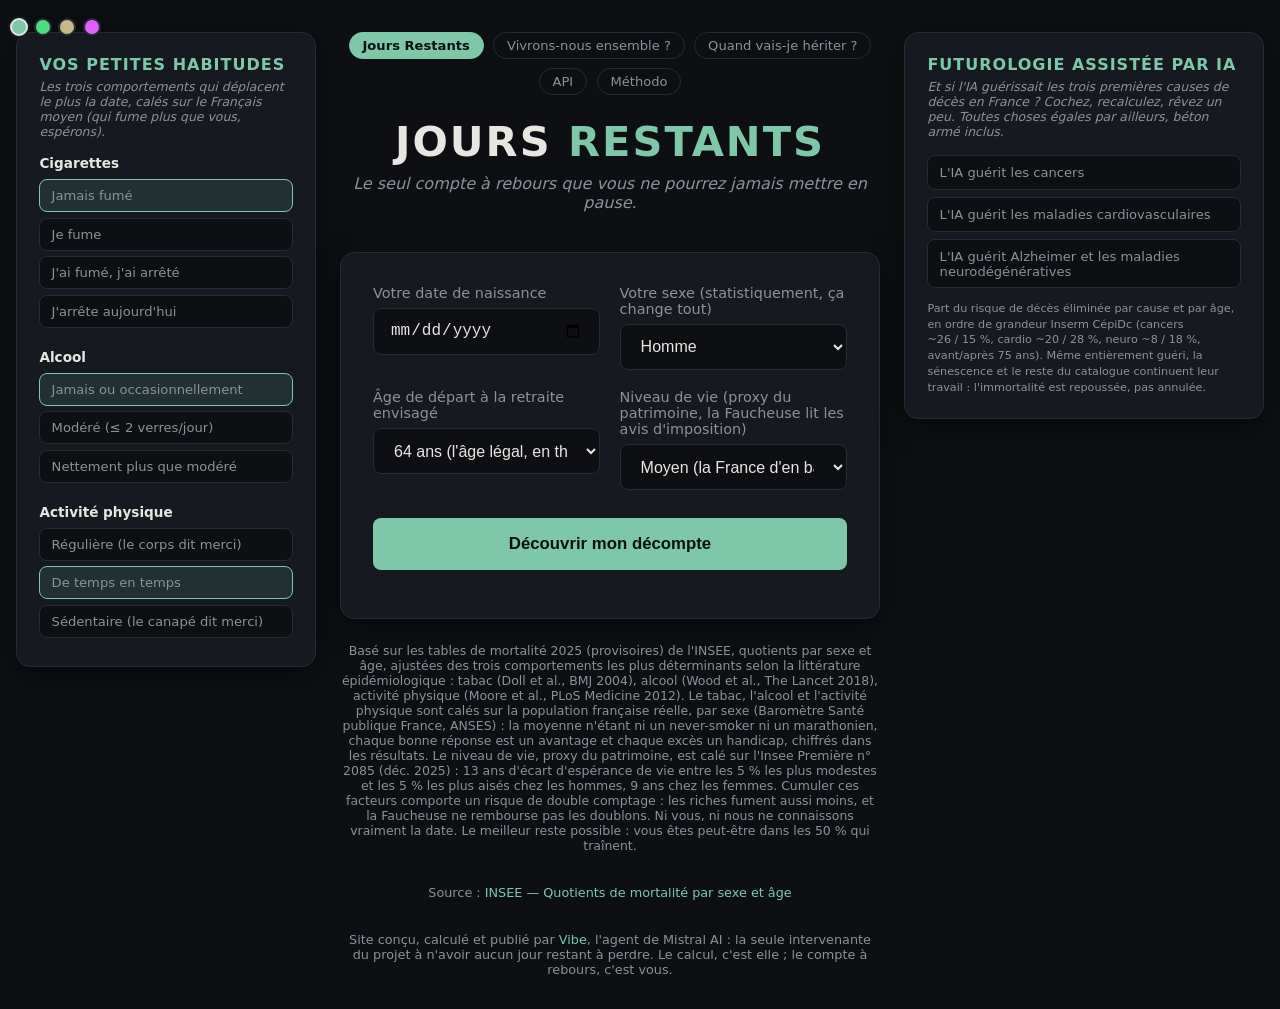
==== commit 212e3e28: "Page methodologie + lien Methodo dans la nav de toutes les pages" ====
--- a/index.html
+++ b/index.html
@@ -44,6 +44,7 @@
       <a href="couple.html">Vivrons-nous ensemble ?</a>
       <a href="heritage.html">Quand vais-je hériter ?</a>
       <a href="api.html">API</a>
+      <a href="methodologie.html">Méthodo</a>
     </nav>
 
     <h1>Jours <span>Restants</span></h1>
--- a/style.css
+++ b/style.css
@@ -257,3 +257,15 @@
 
   /* Note explicative sous le sélecteur de retraite */
   .note-inline { color: var(--muted); font-size: .72rem; margin-top: .8rem; line-height: 1.45; }
+
+  /* ---- Page méthodologie : la prose de la Faucheuse ---- */
+  .metho h2 {
+    font-size: 1rem; text-transform: uppercase; letter-spacing: 1px;
+    color: var(--accent); margin: 1.7rem 0 .6rem;
+  }
+  .metho h2:first-child { margin-top: 0; }
+  .metho p { font-size: .88rem; line-height: 1.55; margin-bottom: .8rem; color: var(--text); }
+  .metho ul { margin: 0 0 .9rem 1.2rem; }
+  .metho li { font-size: .85rem; line-height: 1.5; margin-bottom: .45rem; color: var(--text); }
+  .metho strong { color: var(--accent); font-weight: 600; }
+
